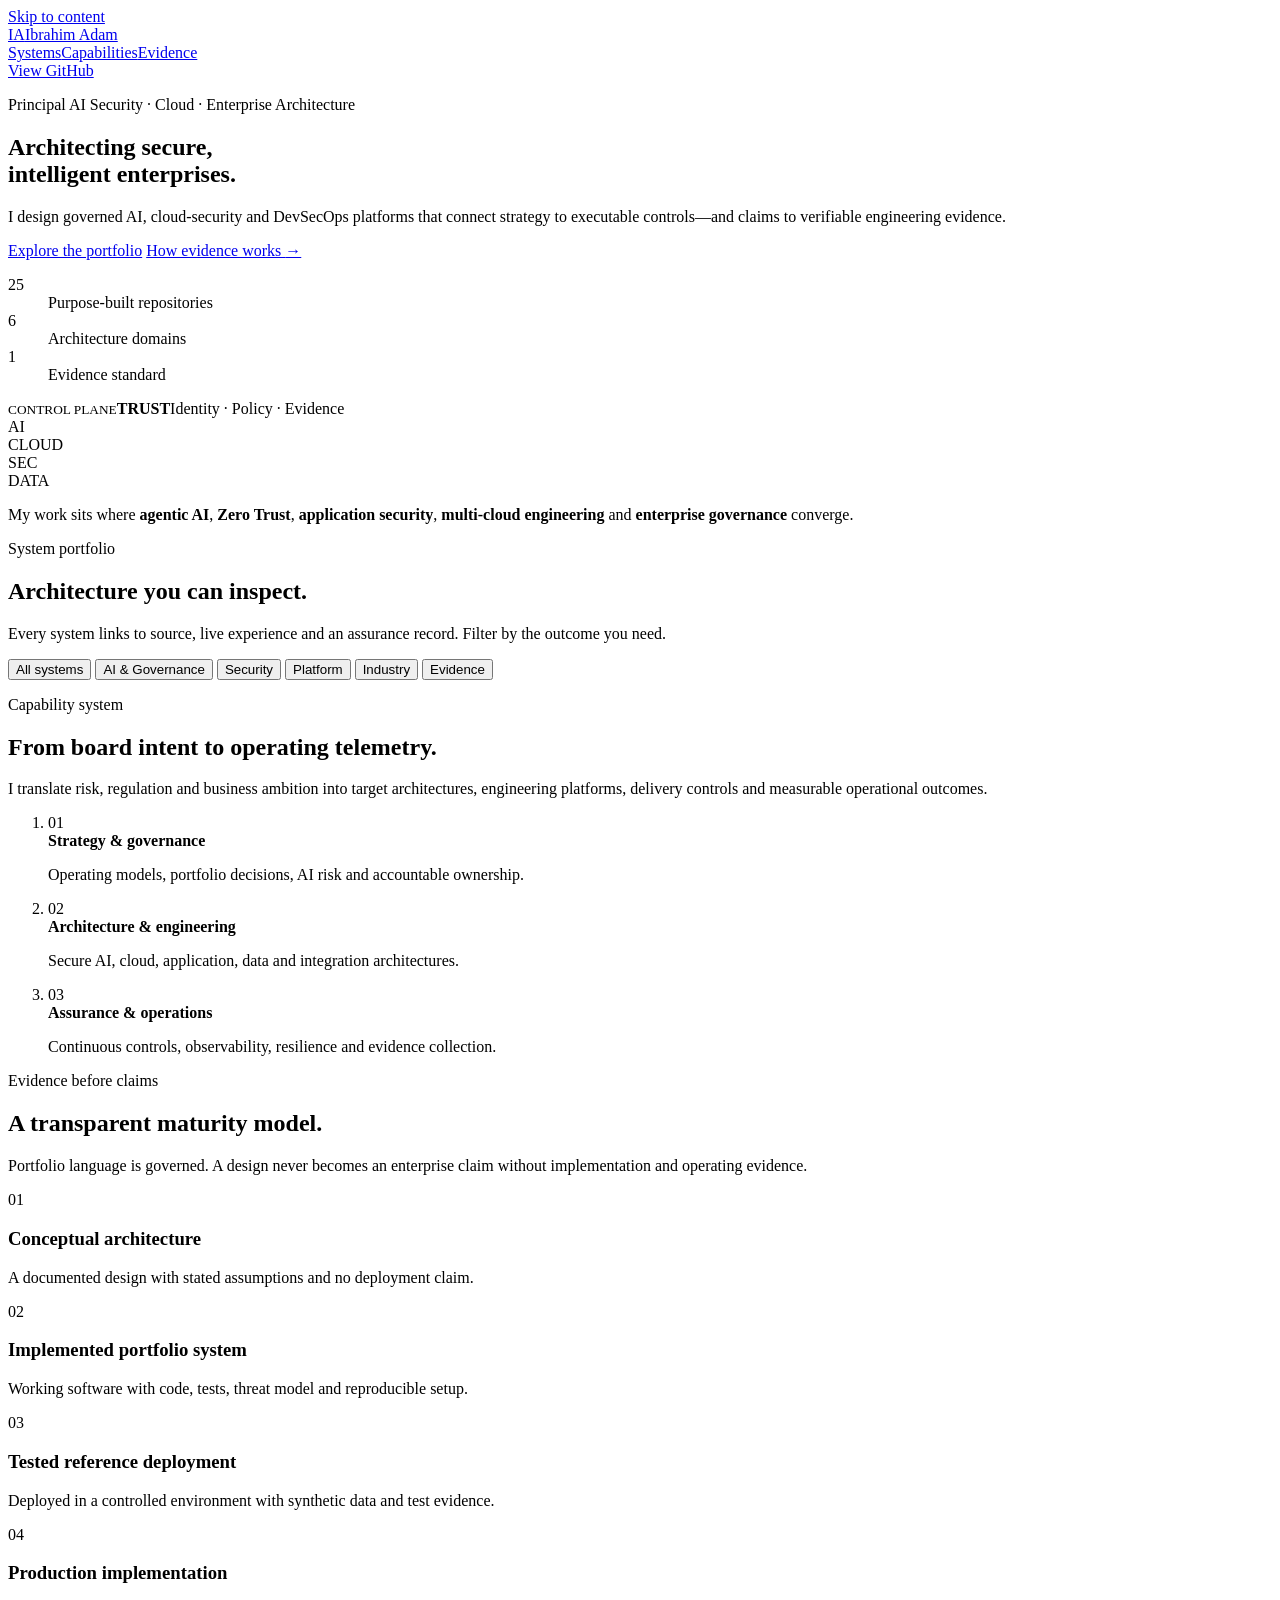
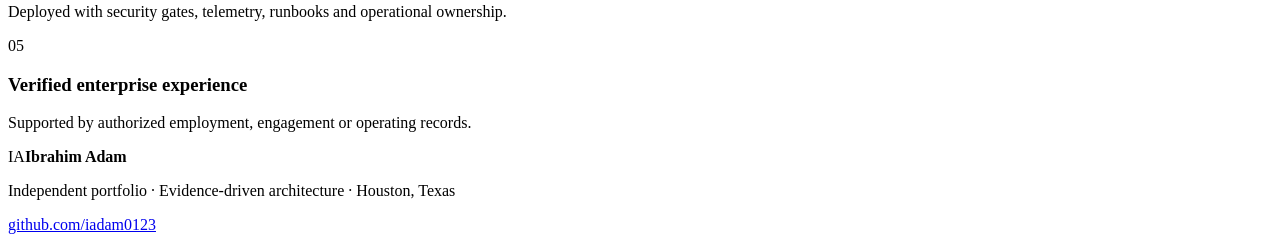
==== index.html @ 85c6344d "feat: add portfolio index.html" ====
<!doctype html>
<html lang="en">
<head>
  <meta charset="utf-8">
  <meta name="viewport" content="width=device-width, initial-scale=1">
  <meta name="description" content="Ibrahim Adam's evidence-driven portfolio in AI security, governance, cloud and enterprise architecture.">
  <title>Ibrahim Adam | Secure Intelligent Enterprise Architect</title>
  <link rel="preconnect" href="https://fonts.googleapis.com">
  <link rel="preconnect" href="https://fonts.gstatic.com" crossorigin>
  <link href="https://fonts.googleapis.com/css2?family=DM+Sans:wght@400;500;600;700&family=Manrope:wght@500;600;700;800&display=swap" rel="stylesheet">
  <link rel="stylesheet" href="styles.css">
</head>
<body>
  <a class="skip" href="#main">Skip to content</a>
  <header class="topbar">
    <a class="brand" href="#top" aria-label="Ibrahim Adam home"><span class="brand-mark">IA</span><span>Ibrahim Adam</span></a>
    <nav aria-label="Primary navigation">
      <a href="#systems">Systems</a><a href="#capabilities">Capabilities</a><a href="#evidence">Evidence</a>
    </nav>
    <a class="button button-small" href="https://github.com/iadam0123">View GitHub</a>
  </header>

  <main id="main">
    <section class="hero" id="top">
      <div class="hero-copy">
        <p class="eyebrow">Principal AI Security · Cloud · Enterprise Architecture</p>
        <h1>Architecting secure,<br><span>intelligent enterprises.</span></h1>
        <p class="lede">I design governed AI, cloud-security and DevSecOps platforms that connect strategy to executable controls—and claims to verifiable engineering evidence.</p>
        <div class="hero-actions">
          <a class="button" href="#systems">Explore the portfolio</a>
          <a class="text-link" href="#evidence">How evidence works <span aria-hidden="true">→</span></a>
        </div>
        <dl class="signals" aria-label="Portfolio signals">
          <div><dt>25</dt><dd>Purpose-built repositories</dd></div>
          <div><dt>6</dt><dd>Architecture domains</dd></div>
          <div><dt>1</dt><dd>Evidence standard</dd></div>
        </dl>
      </div>
      <div class="hero-visual" aria-label="Architecture control plane illustration">
        <div class="orbit orbit-one"></div><div class="orbit orbit-two"></div>
        <div class="core"><small>CONTROL PLANE</small><strong>TRUST</strong><span>Identity · Policy · Evidence</span></div>
        <div class="node node-ai">AI</div><div class="node node-cloud">CLOUD</div><div class="node node-sec">SEC</div><div class="node node-data">DATA</div>
      </div>
    </section>

    <section class="statement">
      <p>My work sits where <strong>agentic AI</strong>, <strong>Zero Trust</strong>, <strong>application security</strong>, <strong>multi-cloud engineering</strong> and <strong>enterprise governance</strong> converge.</p>
    </section>

    <section class="section" id="systems">
      <div class="section-heading"><div><p class="eyebrow">System portfolio</p><h2>Architecture you can inspect.</h2></div><p>Every system links to source, live experience and an assurance record. Filter by the outcome you need.</p></div>
      <div class="filters" role="group" aria-label="Filter systems">
        <button class="filter active" data-filter="all">All systems</button>
        <button class="filter" data-filter="ai">AI & Governance</button>
        <button class="filter" data-filter="security">Security</button>
        <button class="filter" data-filter="platform">Platform</button>
        <button class="filter" data-filter="industry">Industry</button>
        <button class="filter" data-filter="evidence">Evidence</button>
      </div>
      <div class="systems-grid" id="systems-grid"></div>
    </section>

    <section class="section split" id="capabilities">
      <div><p class="eyebrow">Capability system</p><h2>From board intent to operating telemetry.</h2><p class="section-copy">I translate risk, regulation and business ambition into target architectures, engineering platforms, delivery controls and measurable operational outcomes.</p></div>
      <ol class="capability-stack">
        <li><span>01</span><div><strong>Strategy & governance</strong><p>Operating models, portfolio decisions, AI risk and accountable ownership.</p></div></li>
        <li><span>02</span><div><strong>Architecture & engineering</strong><p>Secure AI, cloud, application, data and integration architectures.</p></div></li>
        <li><span>03</span><div><strong>Assurance & operations</strong><p>Continuous controls, observability, resilience and evidence collection.</p></div></li>
      </ol>
    </section>

    <section class="section evidence" id="evidence">
      <div class="section-heading"><div><p class="eyebrow">Evidence before claims</p><h2>A transparent maturity model.</h2></div><p>Portfolio language is governed. A design never becomes an enterprise claim without implementation and operating evidence.</p></div>
      <div class="evidence-grid">
        <article><span>01</span><h3>Conceptual architecture</h3><p>A documented design with stated assumptions and no deployment claim.</p></article>
        <article><span>02</span><h3>Implemented portfolio system</h3><p>Working software with code, tests, threat model and reproducible setup.</p></article>
        <article><span>03</span><h3>Tested reference deployment</h3><p>Deployed in a controlled environment with synthetic data and test evidence.</p></article>
        <article><span>04</span><h3>Production implementation</h3><p>Deployed with security gates, telemetry, runbooks and operational ownership.</p></article>
        <article><span>05</span><h3>Verified enterprise experience</h3><p>Supported by authorized employment, engagement or operating records.</p></article>
      </div>
    </section>
  </main>

  <footer><div><span class="brand-mark">IA</span><strong>Ibrahim Adam</strong></div><p>Independent portfolio · Evidence-driven architecture · Houston, Texas</p><a href="https://github.com/iadam0123">github.com/iadam0123</a></footer>
  <script src="app.js"></script>
</body>
</html>
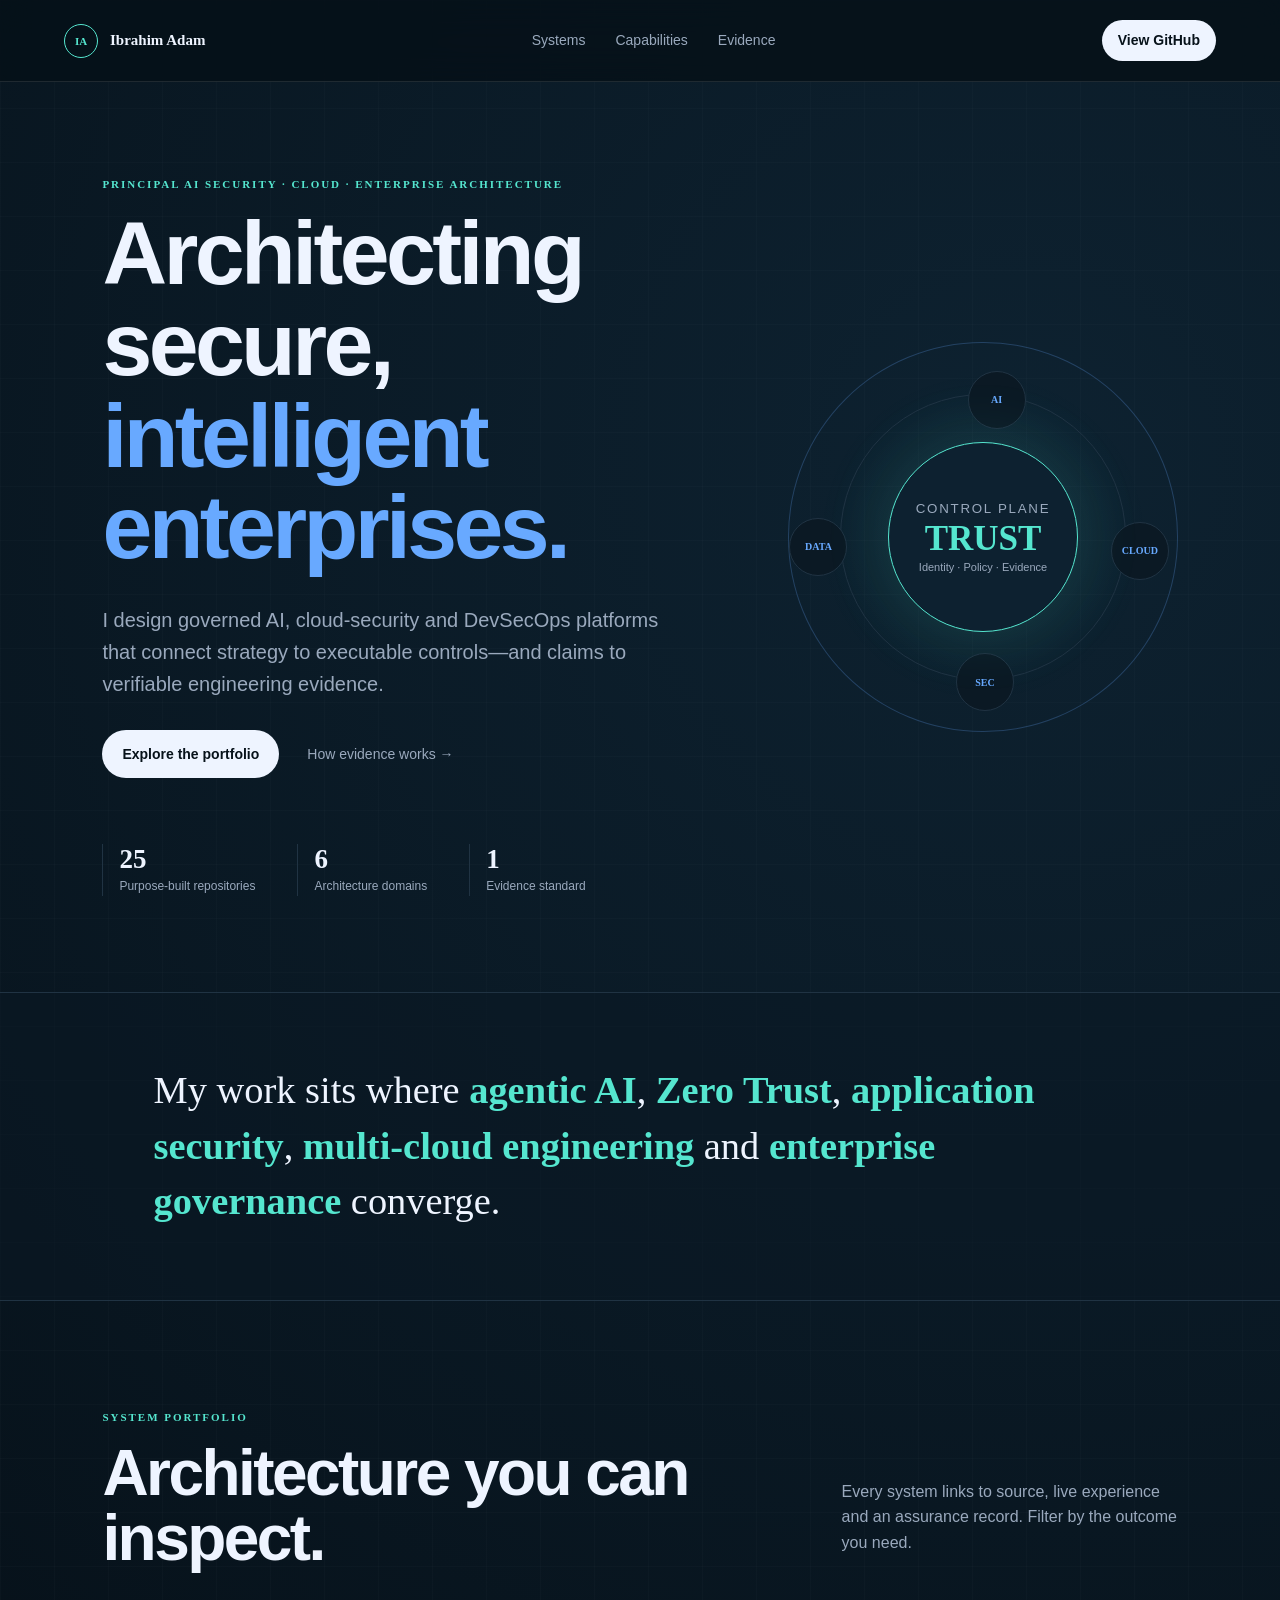
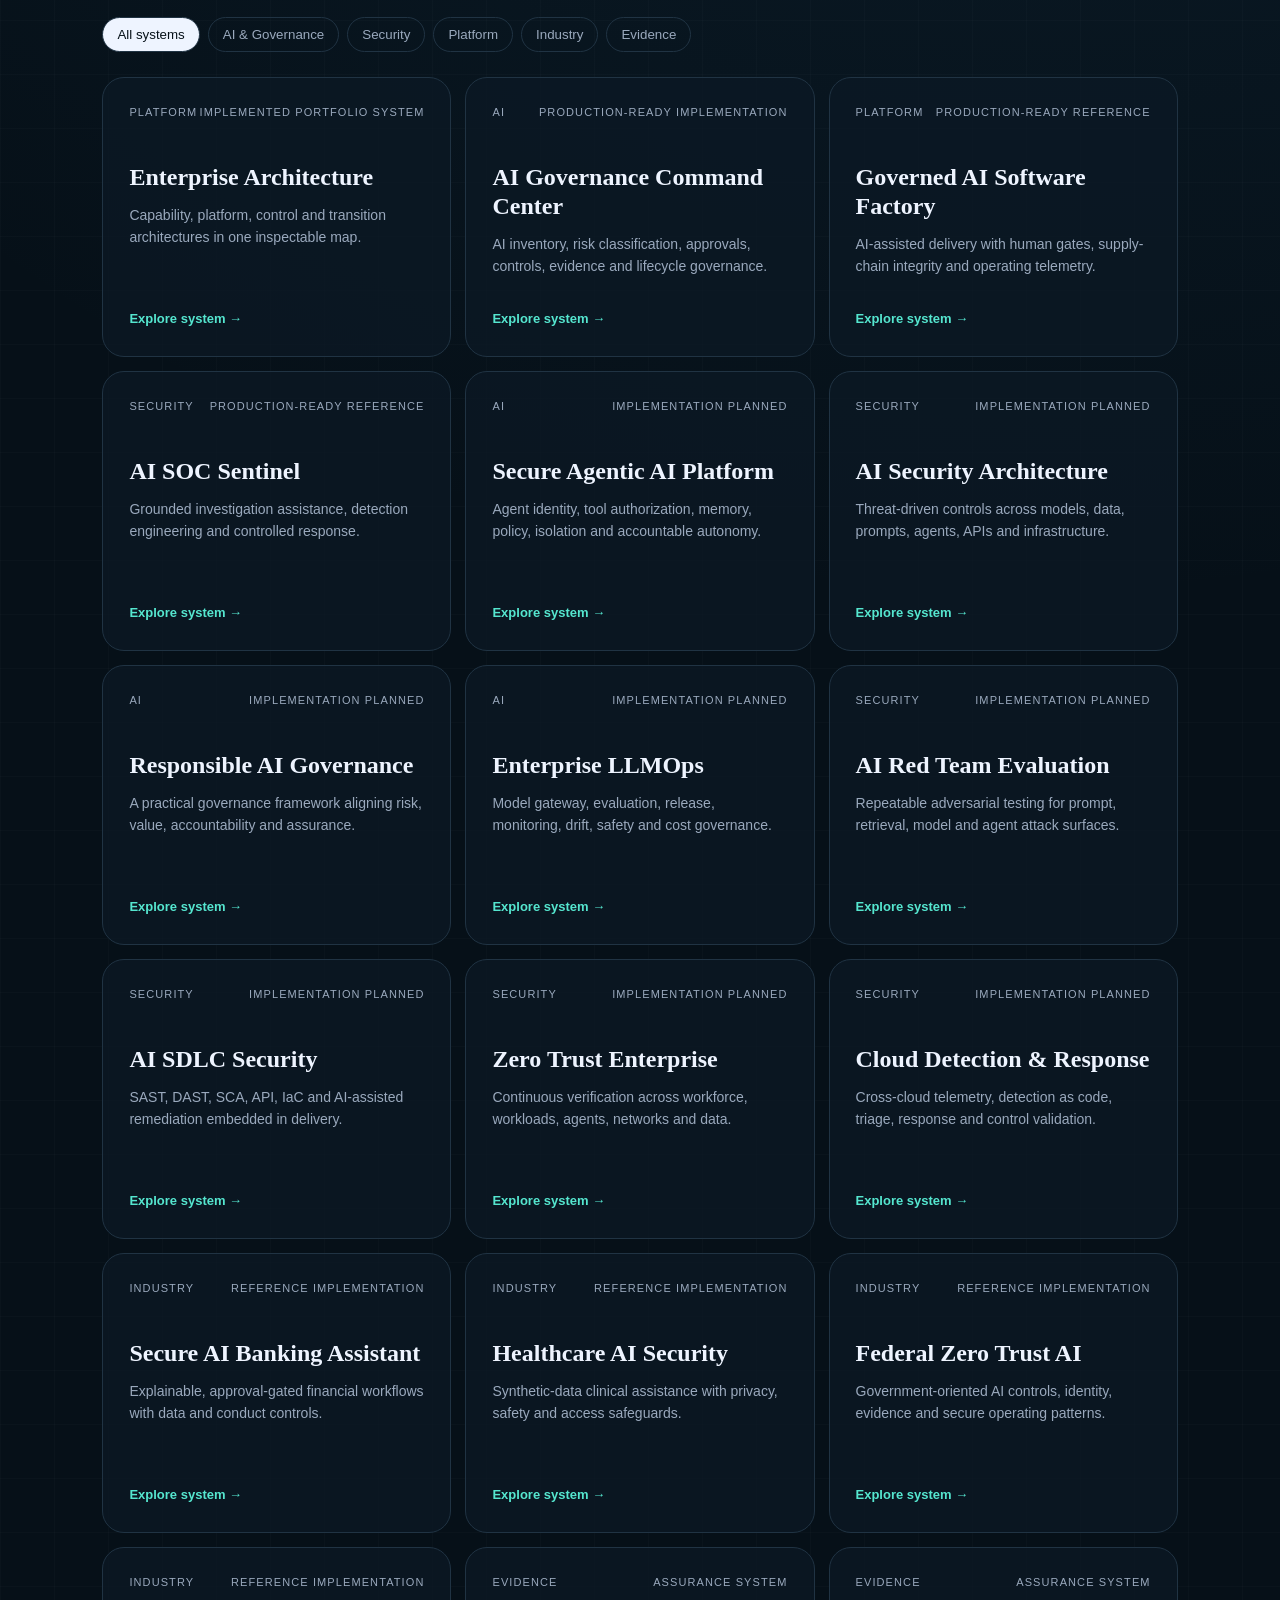
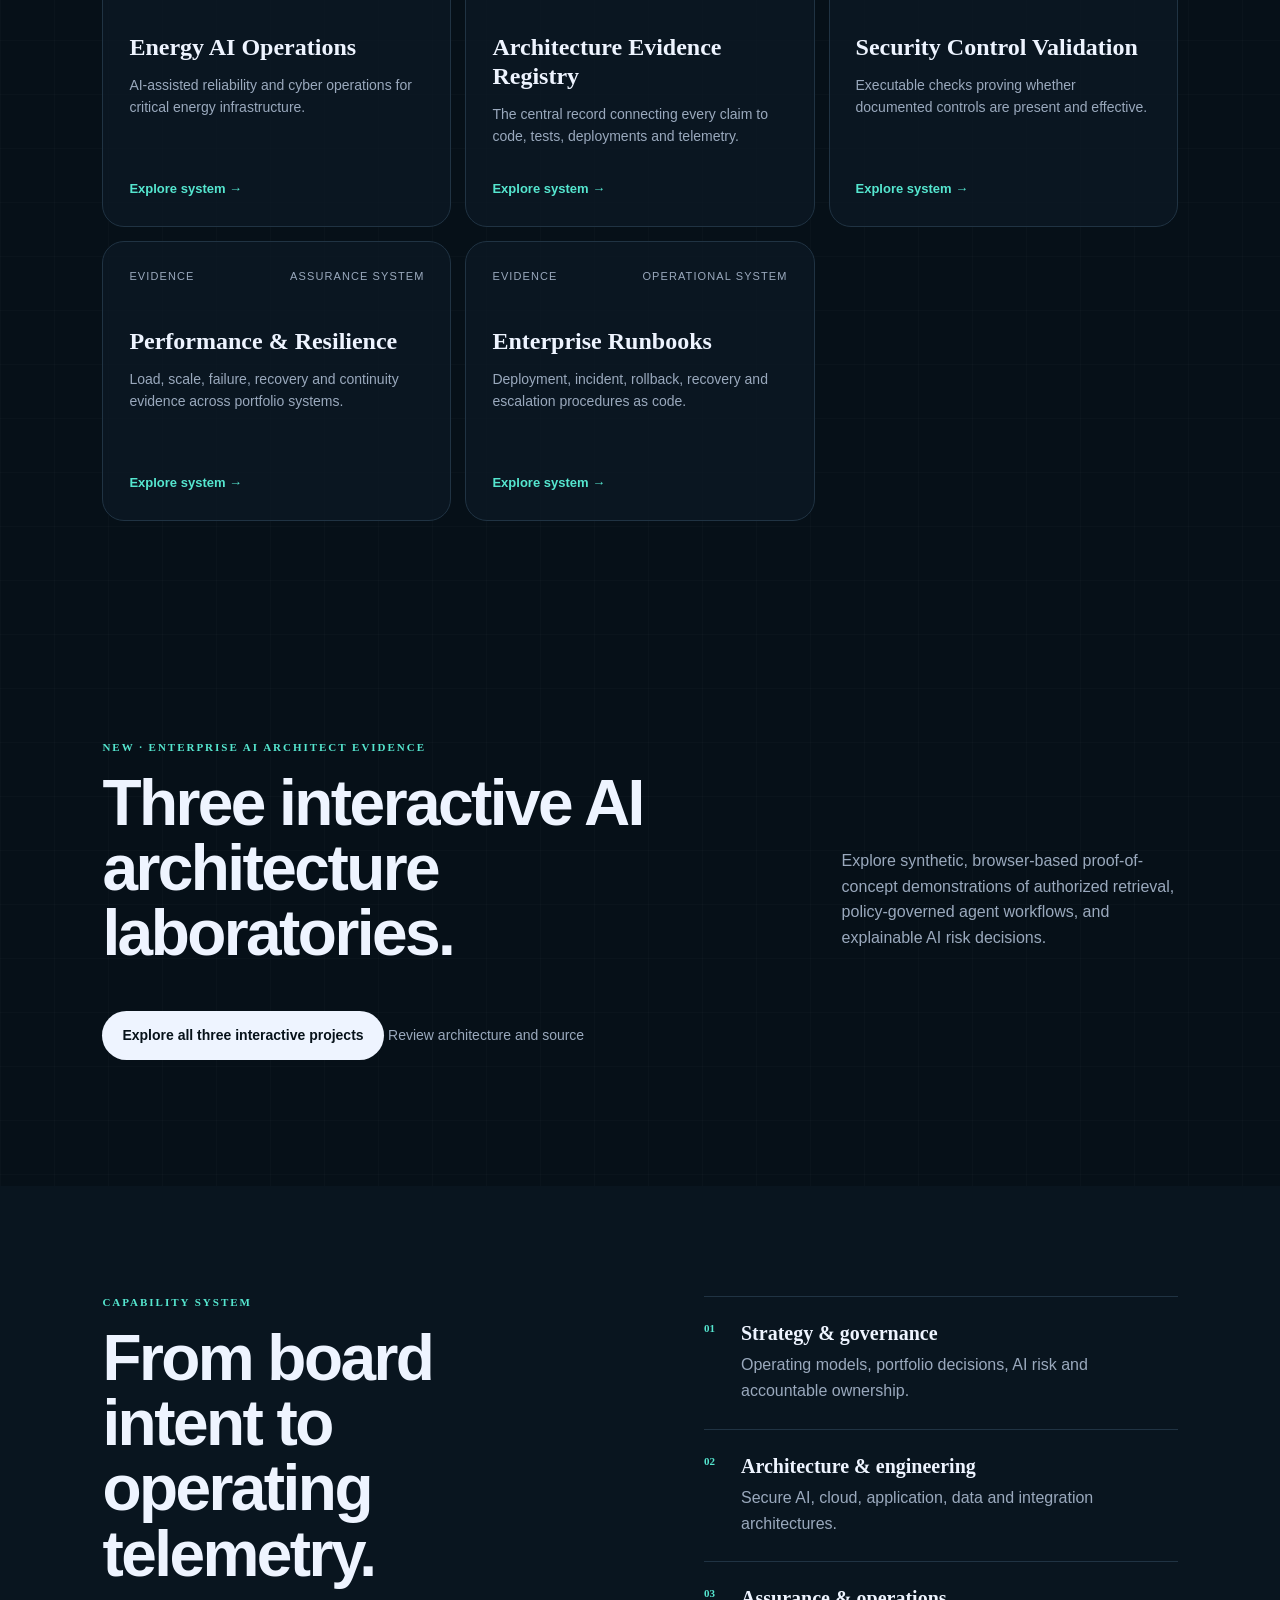
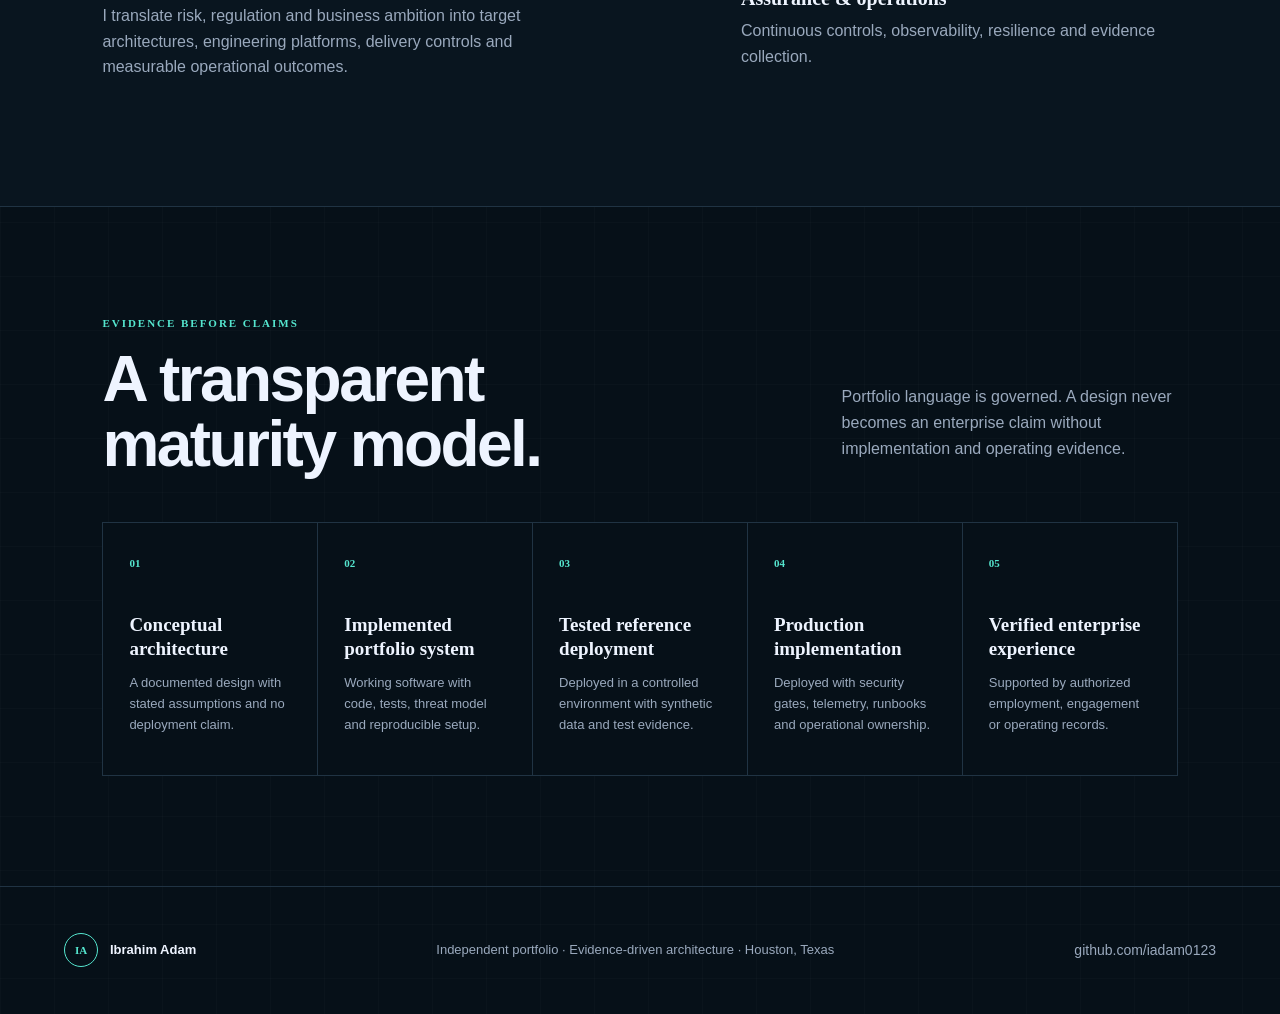
==== commit dec43719: "Feature three AI Architect live reference demonstrations on portfolio home" ====
--- a/index.html
+++ b/index.html
@@ -60,6 +60,8 @@
       <div class="systems-grid" id="systems-grid"></div>
     </section>
 
+
+    <section class="section" id="ai-architect-labs"><div class="section-heading"><div><p class="eyebrow">New · Enterprise AI Architect evidence</p><h2>Three interactive AI architecture laboratories.</h2></div><p>Explore synthetic, browser-based proof-of-concept demonstrations of authorized retrieval, policy-governed agent workflows, and explainable AI risk decisions.</p></div><p><a class="button" href="/projects/">Explore all three interactive projects</a> <a class="text-link" href="https://github.com/iadam0123/iadam0123.github.io/tree/main/projects">Review architecture and source</a></p></section>
     <section class="section split" id="capabilities">
       <div><p class="eyebrow">Capability system</p><h2>From board intent to operating telemetry.</h2><p class="section-copy">I translate risk, regulation and business ambition into target architectures, engineering platforms, delivery controls and measurable operational outcomes.</p></div>
       <ol class="capability-stack">
--- a/styles.css
+++ b/styles.css
@@ -0,0 +1,3 @@
+:root{--ink:#eef4ff;--muted:#9aa9bd;--bg:#061018;--panel:#0b1924;--line:#203343;--blue:#68a9ff;--cyan:#55e6cf;--gold:#f2c769;--radius:22px}*{box-sizing:border-box}html{scroll-behavior:smooth}body{margin:0;background:var(--bg);color:var(--ink);font-family:"DM Sans",sans-serif;line-height:1.6;background-image:radial-gradient(circle at 80% 8%,rgba(46,111,155,.19),transparent 32%),linear-gradient(rgba(255,255,255,.015) 1px,transparent 1px),linear-gradient(90deg,rgba(255,255,255,.015) 1px,transparent 1px);background-size:auto,54px 54px,54px 54px}.skip{position:absolute;left:-999px}.skip:focus{left:20px;top:20px;z-index:20;background:#fff;color:#000;padding:10px}.topbar{height:82px;display:flex;align-items:center;justify-content:space-between;padding:0 5vw;border-bottom:1px solid rgba(255,255,255,.1);backdrop-filter:blur(18px);position:sticky;top:0;z-index:10;background:rgba(6,16,24,.82)}.brand{display:flex;align-items:center;gap:12px;color:var(--ink);text-decoration:none;font:700 15px Manrope}.brand-mark{width:34px;height:34px;border:1px solid var(--cyan);display:inline-grid;place-items:center;border-radius:50%;font:800 11px Manrope;color:var(--cyan)}nav{display:flex;gap:30px}nav a,.text-link,footer a{color:var(--muted);text-decoration:none;font-size:14px}nav a:hover,.text-link:hover,footer a:hover{color:var(--cyan)}.button{display:inline-flex;align-items:center;justify-content:center;padding:13px 20px;border-radius:99px;background:var(--ink);color:#07121a;text-decoration:none;font-weight:700;font-size:14px}.button-small{padding:9px 16px}.hero{min-height:720px;display:grid;grid-template-columns:1.2fr .8fr;align-items:center;gap:8vw;padding:96px 8vw}.eyebrow{text-transform:uppercase;letter-spacing:.18em;color:var(--cyan);font:700 11px Manrope;margin:0 0 18px}.hero h1,.section h2{font-family:Manrope,sans-serif;line-height:1.02;letter-spacing:-.04em;margin:0}.hero h1{font-size:clamp(48px,7vw,92px);max-width:900px}.hero h1 span{color:var(--blue)}.lede{font-size:20px;color:var(--muted);max-width:700px;margin:30px 0}.hero-actions{display:flex;align-items:center;gap:28px}.signals{display:flex;gap:42px;margin:66px 0 0}.signals div{border-left:1px solid var(--line);padding-left:16px}.signals dt{font:700 27px Manrope}.signals dd{margin:2px 0 0;color:var(--muted);font-size:12px}.hero-visual{position:relative;aspect-ratio:1;border-radius:50%;border:1px solid rgba(104,169,255,.25);display:grid;place-items:center;background:radial-gradient(circle,rgba(85,230,207,.08),transparent 60%)}.orbit{position:absolute;border:1px solid var(--line);border-radius:50%}.orbit-one{inset:13%}.orbit-two{inset:29%}.core{z-index:2;width:190px;height:190px;border-radius:50%;display:flex;flex-direction:column;align-items:center;justify-content:center;background:#0d2130;border:1px solid var(--cyan);box-shadow:0 0 70px rgba(85,230,207,.12)}.core small{color:var(--muted);letter-spacing:.13em}.core strong{font:800 35px Manrope;color:var(--cyan)}.core span{font-size:11px;color:var(--muted)}.node{position:absolute;width:58px;height:58px;border-radius:50%;background:var(--panel);border:1px solid var(--line);display:grid;place-items:center;font:700 10px Manrope;color:var(--blue)}.node-ai{top:7%;left:46%}.node-cloud{right:2%;top:46%}.node-sec{bottom:5%;left:43%}.node-data{left:0;top:45%}.statement{padding:70px 12vw;border-top:1px solid var(--line);border-bottom:1px solid var(--line);background:rgba(11,25,36,.5)}.statement p{font:500 clamp(25px,3vw,42px)/1.45 Manrope;margin:0}.statement strong{color:var(--cyan)}.section{padding:110px 8vw}.section-heading{display:grid;grid-template-columns:1.3fr .7fr;gap:9vw;align-items:end;margin-bottom:45px}.section h2{font-size:clamp(38px,5vw,65px)}.section-heading>p,.section-copy{color:var(--muted);max-width:550px}.filters{display:flex;flex-wrap:wrap;gap:8px;margin-bottom:25px}.filter{border:1px solid var(--line);background:transparent;color:var(--muted);border-radius:99px;padding:9px 14px;cursor:pointer}.filter.active,.filter:hover{background:var(--ink);color:#07121a}.systems-grid{display:grid;grid-template-columns:repeat(3,1fr);gap:14px}.system-card{min-height:280px;padding:26px;border:1px solid var(--line);background:rgba(11,25,36,.75);border-radius:var(--radius);display:flex;flex-direction:column;transition:.25s}.system-card:hover{transform:translateY(-4px);border-color:var(--blue)}.system-card .meta{display:flex;justify-content:space-between;color:var(--muted);font-size:11px;text-transform:uppercase;letter-spacing:.1em}.system-card h3{font:700 24px/1.2 Manrope;margin:42px 0 12px}.system-card p{color:var(--muted);font-size:14px;margin:0}.system-card a{margin-top:auto;color:var(--cyan);text-decoration:none;font-weight:700;font-size:13px}.split{display:grid;grid-template-columns:1fr 1fr;gap:10vw;background:#09151f}.capability-stack{list-style:none;padding:0;margin:0}.capability-stack li{display:flex;gap:26px;padding:25px 0;border-top:1px solid var(--line)}.capability-stack span,.evidence-grid span{color:var(--cyan);font:700 11px Manrope}.capability-stack strong{font:700 20px Manrope}.capability-stack p{margin:5px 0 0;color:var(--muted)}.evidence{border-top:1px solid var(--line)}.evidence-grid{display:grid;grid-template-columns:repeat(5,1fr);gap:1px;background:var(--line);border:1px solid var(--line)}.evidence-grid article{background:var(--bg);padding:26px;min-height:250px}.evidence-grid h3{font:700 19px/1.25 Manrope;margin:38px 0 12px}.evidence-grid p{font-size:13px;color:var(--muted)}footer{padding:40px 5vw;border-top:1px solid var(--line);display:flex;align-items:center;justify-content:space-between;color:var(--muted);font-size:13px}footer div{display:flex;align-items:center;gap:12px;color:var(--ink)}
+@media(max-width:980px){.hero{grid-template-columns:1fr;padding-top:70px}.hero-visual{max-width:520px;width:100%;margin:auto}.systems-grid{grid-template-columns:repeat(2,1fr)}.evidence-grid{grid-template-columns:repeat(2,1fr)}.section-heading,.split{grid-template-columns:1fr}.section-heading{gap:25px}}
+@media(max-width:650px){.topbar nav{display:none}.topbar .button{display:none}.hero{padding:70px 6vw}.hero h1{font-size:49px}.hero-actions,.signals{align-items:flex-start;flex-direction:column}.signals{gap:18px}.hero-visual{margin-top:30px}.systems-grid,.evidence-grid{grid-template-columns:1fr}.section{padding:80px 6vw}.statement{padding:50px 6vw}footer{align-items:flex-start;gap:25px;flex-direction:column}}
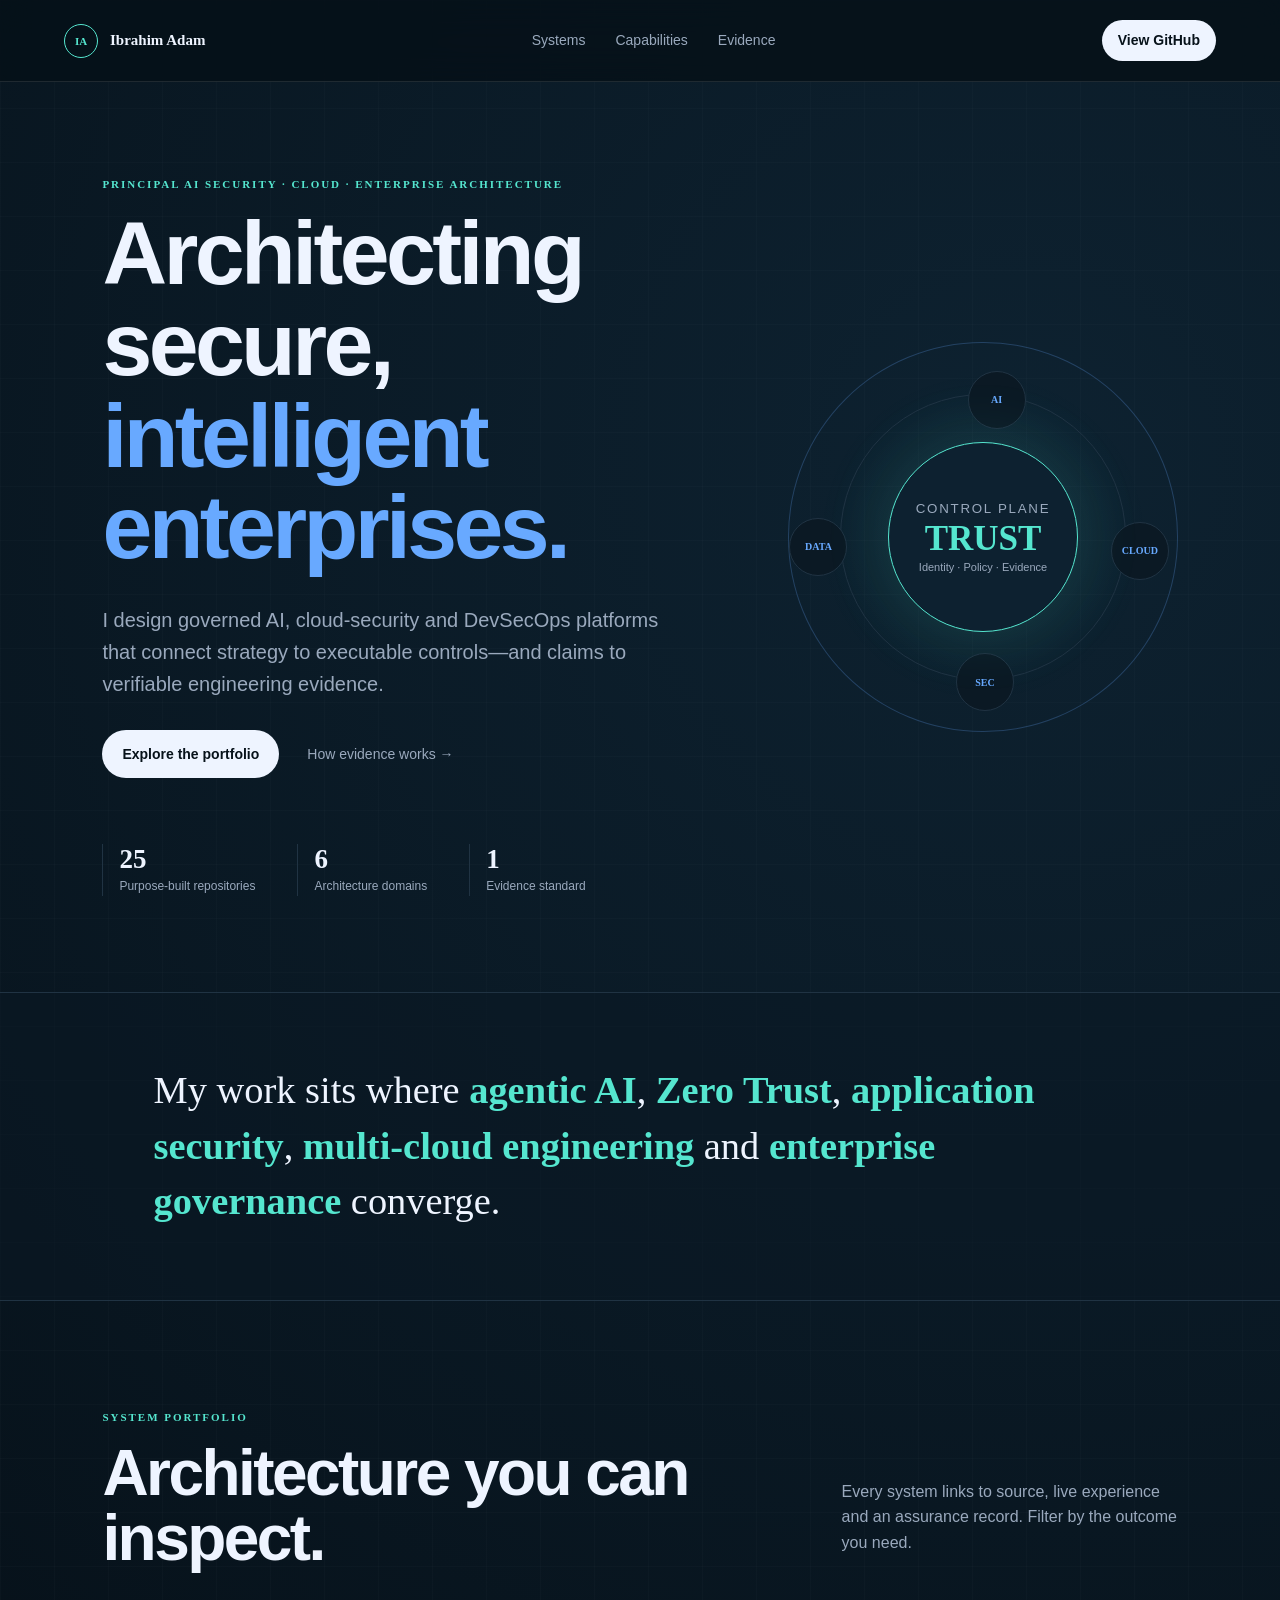
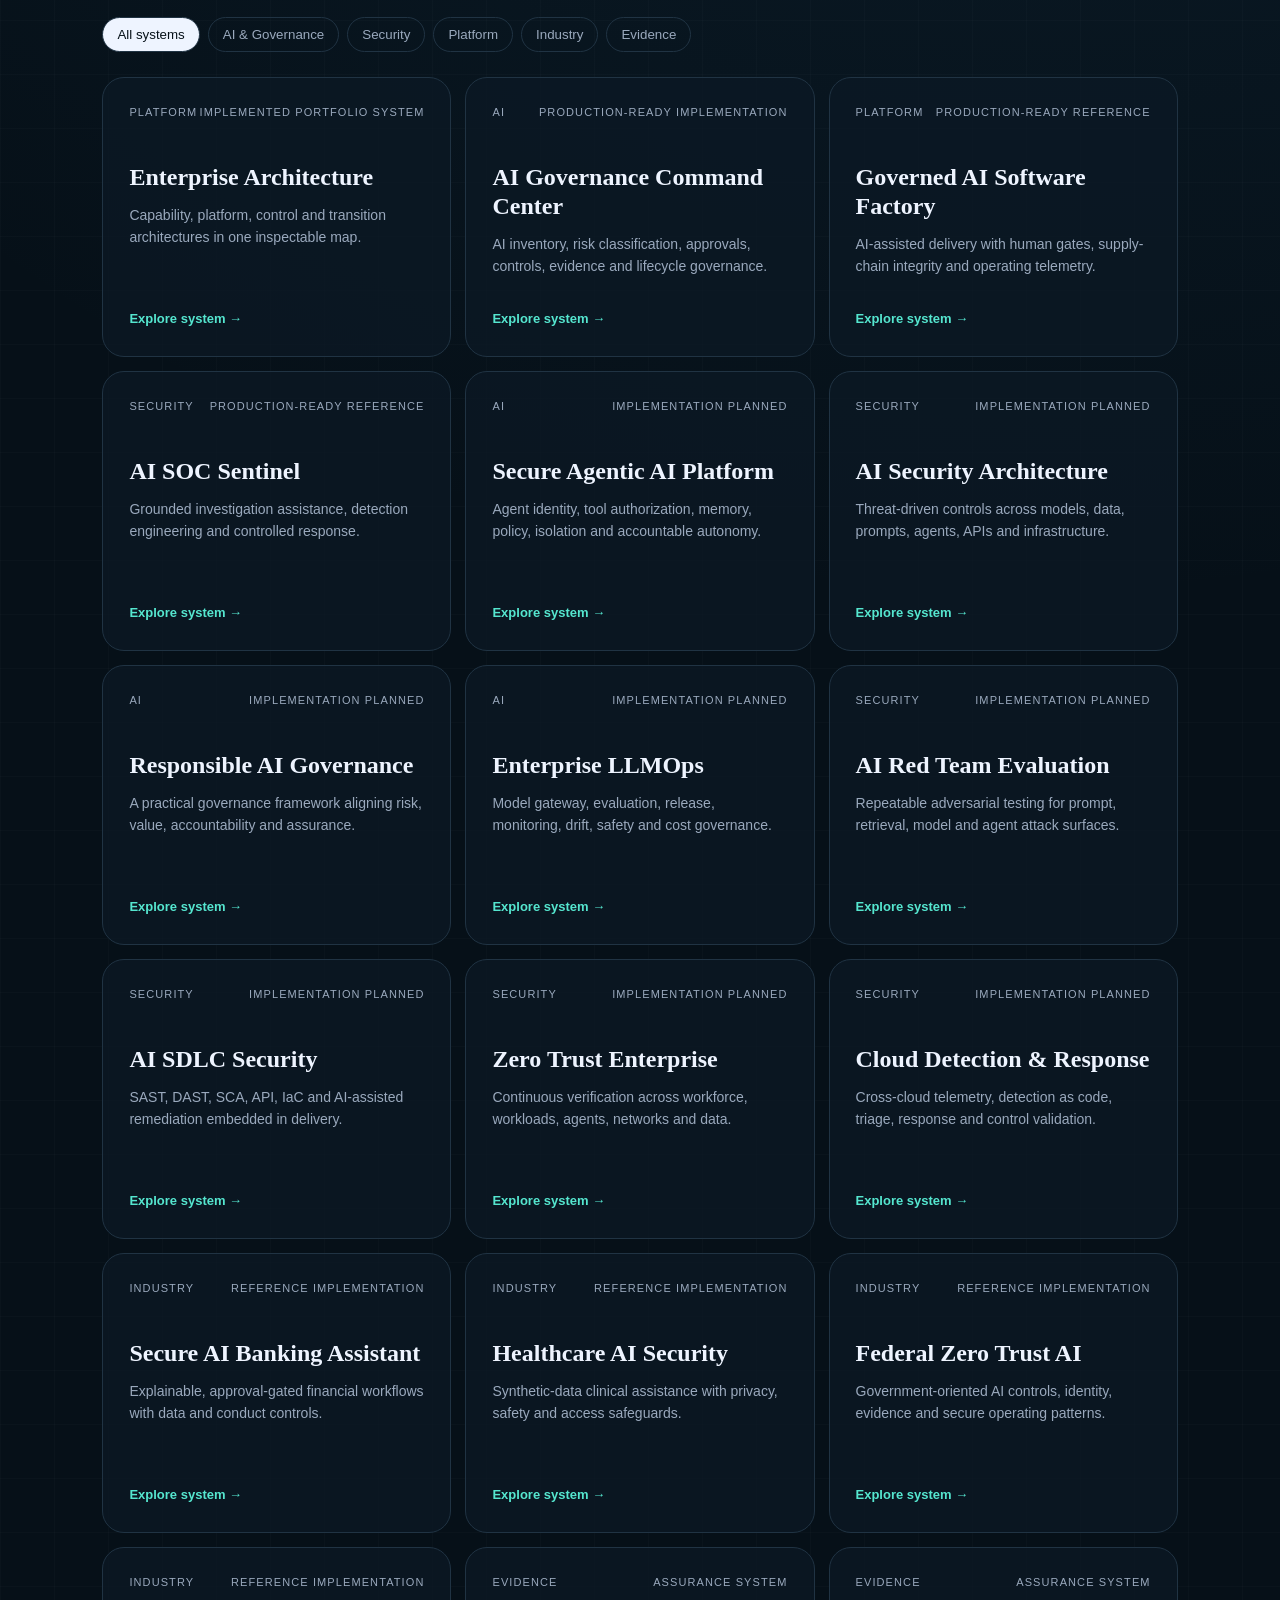
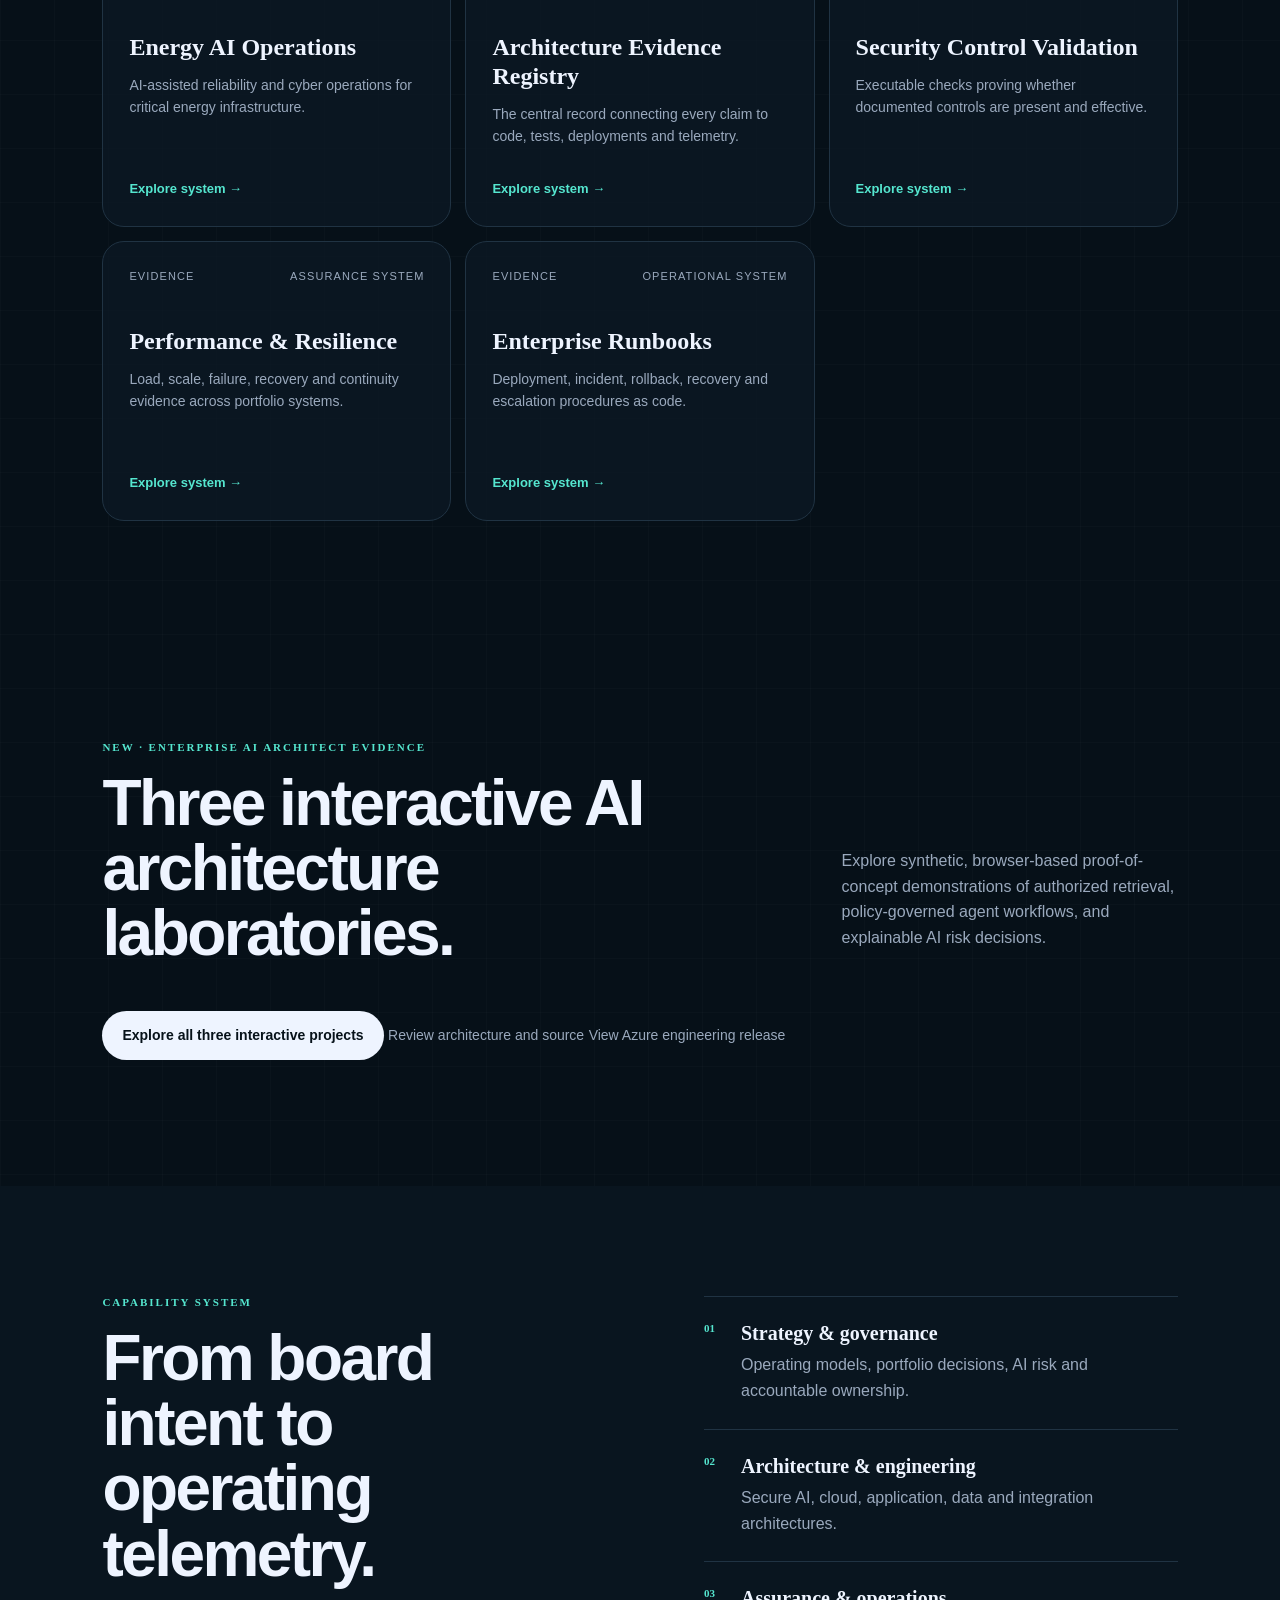
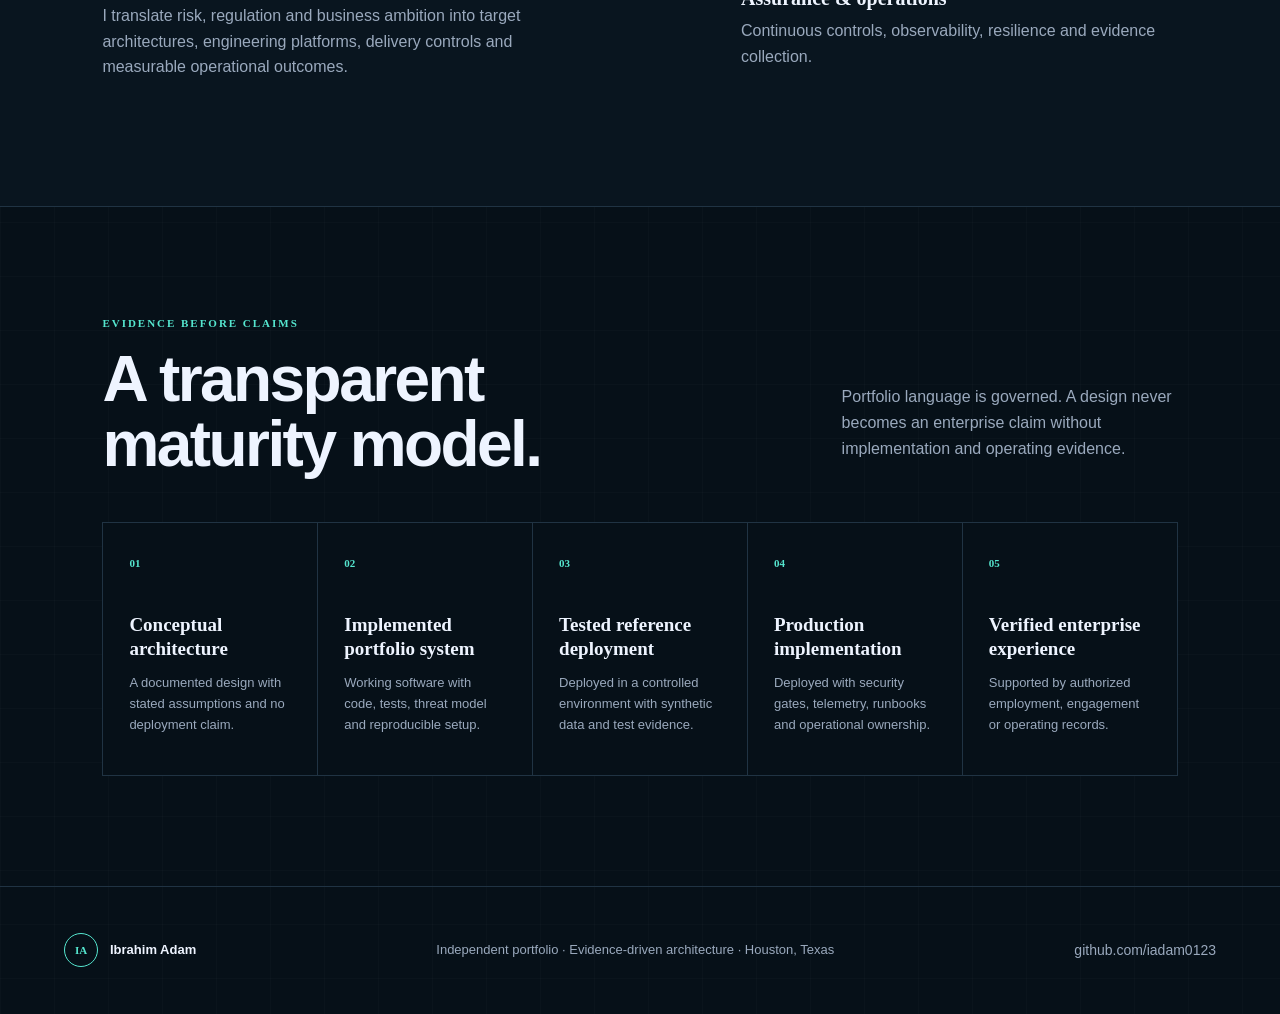
==== commit 0f0a2022: "Link cloud-ready engineering evidence release from homepage" ====
--- a/index.html
+++ b/index.html
@@ -61,7 +61,7 @@
     </section>
 
 
-    <section class="section" id="ai-architect-labs"><div class="section-heading"><div><p class="eyebrow">New · Enterprise AI Architect evidence</p><h2>Three interactive AI architecture laboratories.</h2></div><p>Explore synthetic, browser-based proof-of-concept demonstrations of authorized retrieval, policy-governed agent workflows, and explainable AI risk decisions.</p></div><p><a class="button" href="/projects/">Explore all three interactive projects</a> <a class="text-link" href="https://github.com/iadam0123/iadam0123.github.io/tree/main/projects">Review architecture and source</a></p></section>
+    <section class="section" id="ai-architect-labs"><div class="section-heading"><div><p class="eyebrow">New · Enterprise AI Architect evidence</p><h2>Three interactive AI architecture laboratories.</h2></div><p>Explore synthetic, browser-based proof-of-concept demonstrations of authorized retrieval, policy-governed agent workflows, and explainable AI risk decisions.</p></div><p><a class="button" href="/projects/">Explore all three interactive projects</a> <a class="text-link" href="https://github.com/iadam0123/iadam0123.github.io/tree/main/projects">Review architecture and source</a> <a class="text-link" href="/engineering/">View Azure engineering release</a></p></section>
     <section class="section split" id="capabilities">
       <div><p class="eyebrow">Capability system</p><h2>From board intent to operating telemetry.</h2><p class="section-copy">I translate risk, regulation and business ambition into target architectures, engineering platforms, delivery controls and measurable operational outcomes.</p></div>
       <ol class="capability-stack">
